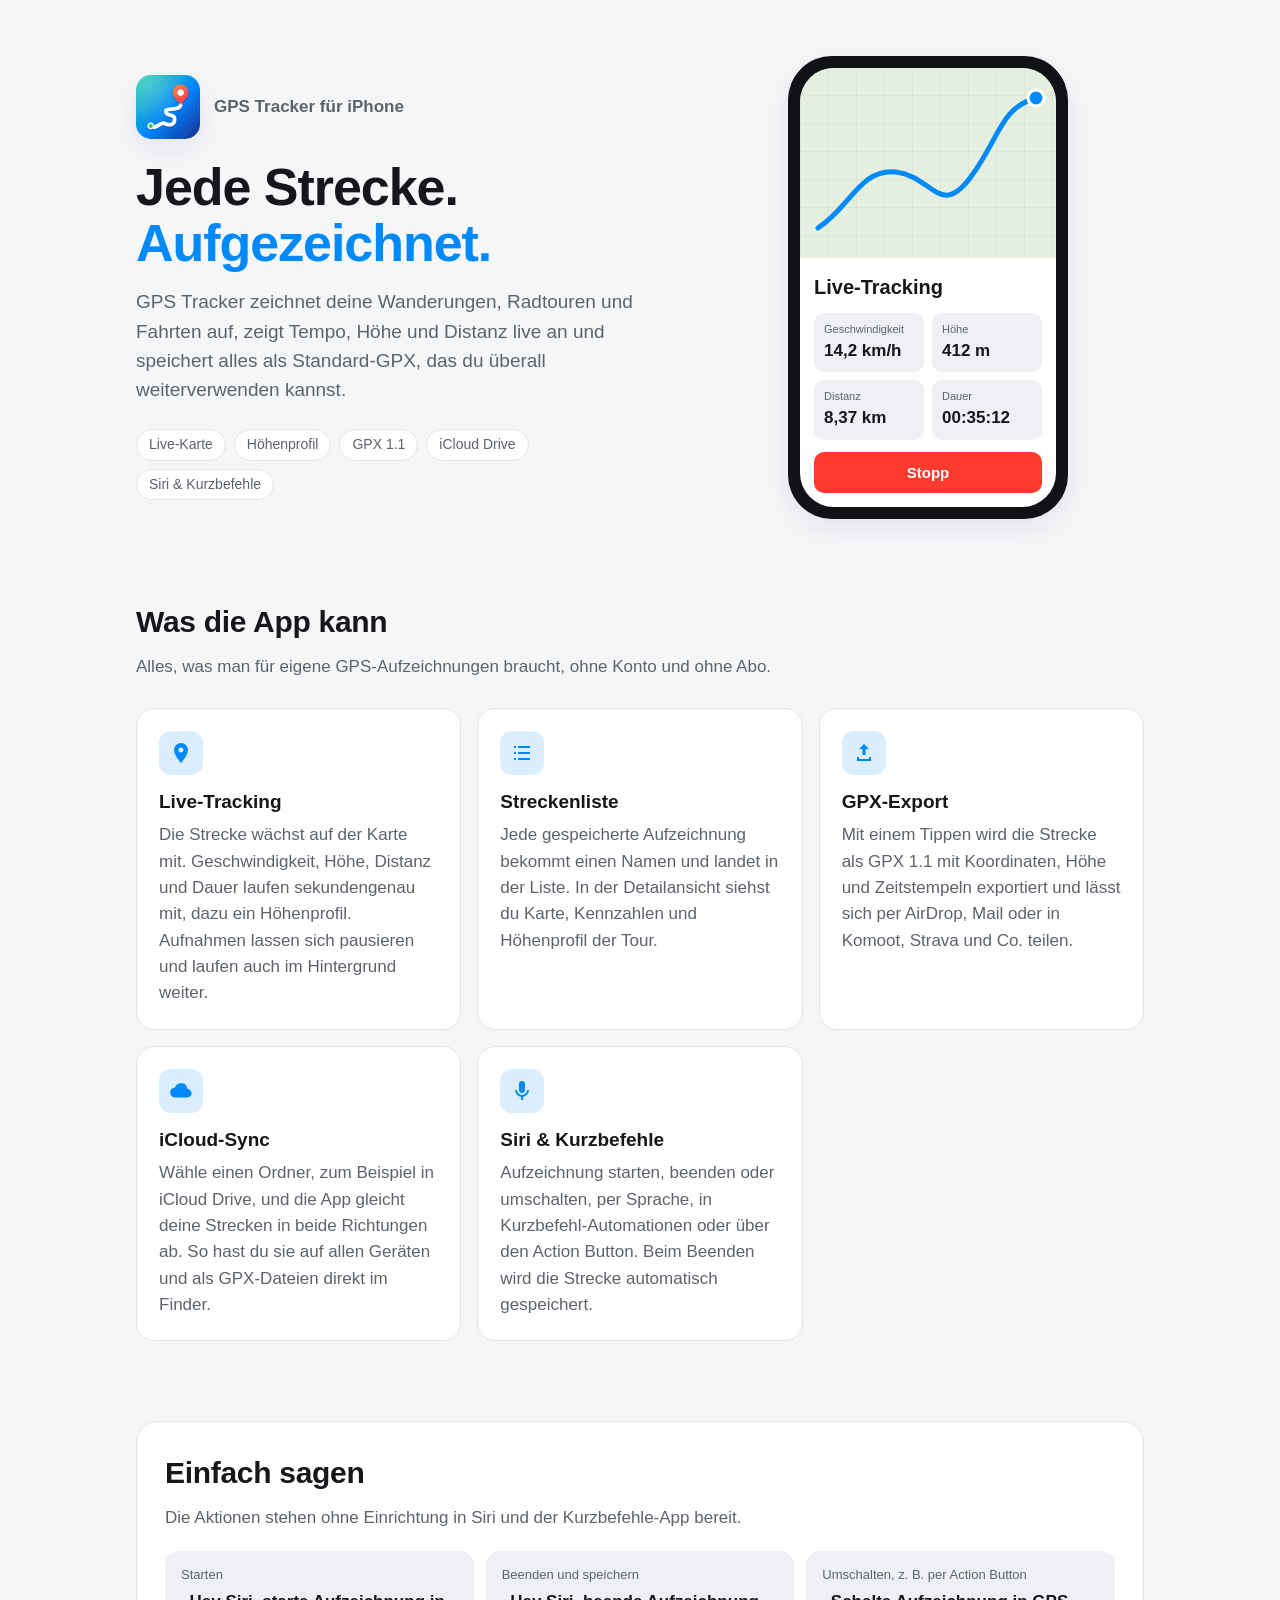
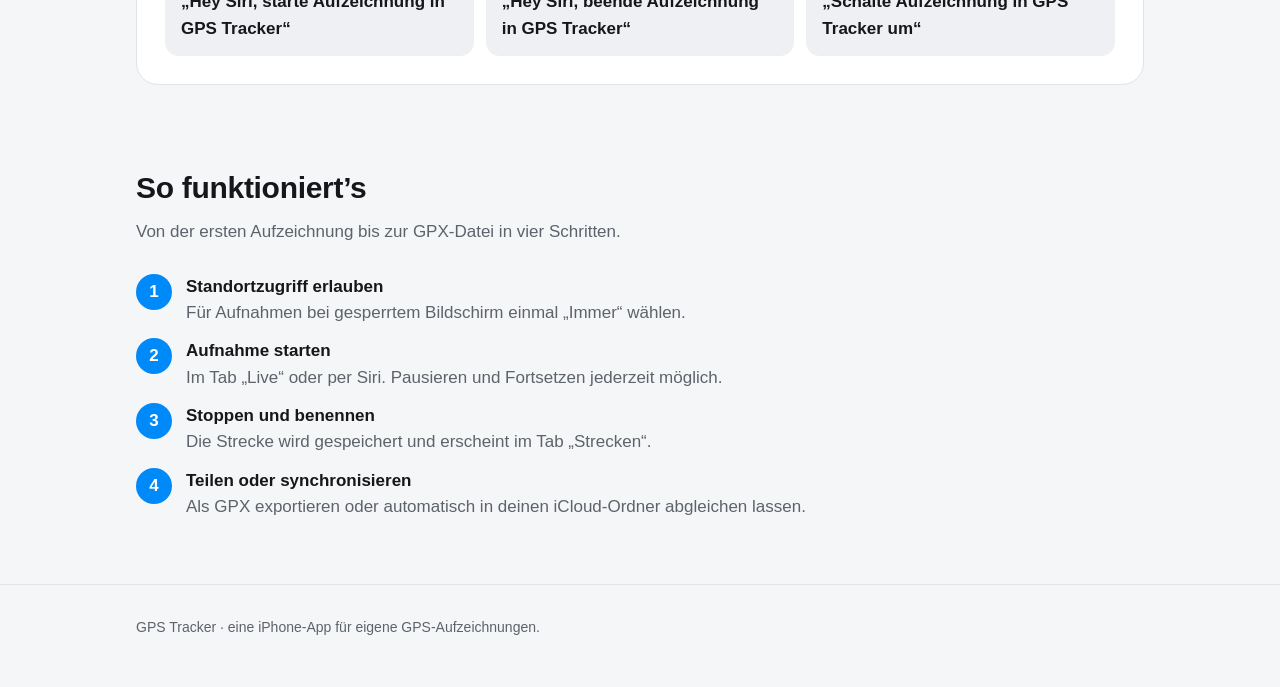
==== website/index.html @ df1c631e "Add German product website for GPS Tracker Co-Authored-By: Claude Opus 5.5 (1M context) <noreply@ant" ====
<!doctype html>
<html lang="de">
<head>
<meta charset="utf-8">
<meta name="viewport" content="width=device-width, initial-scale=1">
<title>GPS Tracker</title>
<meta name="description" content="GPS Tracker für das iPhone: Strecken live aufzeichnen, als GPX exportieren, über iCloud Drive synchronisieren und per Siri starten.">
<link rel="icon" href="icon.png">
<link rel="apple-touch-icon" href="icon.png">
<style>
  :root {
    --accent: #008af9;
    --red: #ff3b30;
    --bg: #f5f6f8;
    --surface: #ffffff;
    --fill: #eef0f3;
    --text: #15171a;
    --muted: #5d636b;
    --border: #e1e4e8;
    --shadow: 0 10px 30px rgba(20, 30, 50, .08);
  }
  @media (prefers-color-scheme: dark) {
    :root {
      --bg: #0e1013;
      --surface: #171a1f;
      --fill: #22262c;
      --text: #f1f3f5;
      --muted: #a0a7b0;
      --border: #2a2f36;
      --shadow: 0 10px 30px rgba(0, 0, 0, .35);
    }
  }
  * { box-sizing: border-box; }
  html { -webkit-text-size-adjust: 100%; }
  body {
    margin: 0;
    background: var(--bg);
    color: var(--text);
    font: 17px/1.55 -apple-system, BlinkMacSystemFont, "SF Pro Text", "Segoe UI", Roboto, Helvetica, Arial, sans-serif;
  }
  a { color: var(--accent); }
  .wrap { max-width: 1040px; margin: 0 auto; padding: 0 16px; }

  /* Kopfbereich */
  header.hero { padding: 56px 0 40px; }
  .hero-grid { display: grid; grid-template-columns: 1.1fr .9fr; gap: 48px; align-items: center; }
  .brand { display: flex; align-items: center; gap: 14px; margin-bottom: 20px; }
  .brand img { width: 64px; height: 64px; border-radius: 15px; box-shadow: var(--shadow); }
  .brand span { font-weight: 600; color: var(--muted); }
  h1 { font-size: clamp(34px, 6vw, 52px); line-height: 1.08; letter-spacing: -.02em; margin: 0 0 16px; }
  h1 em { font-style: normal; color: var(--accent); }
  .lead { font-size: 19px; color: var(--muted); margin: 0 0 24px; max-width: 34em; }
  .pills { display: flex; flex-wrap: wrap; gap: 8px; padding: 0; margin: 0; list-style: none; }
  .pills li { background: var(--surface); border: 1px solid var(--border); border-radius: 999px; padding: 4px 12px; font-size: 14px; color: var(--muted); }

  /* iPhone-Skizze */
  .phone {
    width: 280px; margin: 0 auto; padding: 12px;
    background: #101215; border-radius: 44px; box-shadow: var(--shadow);
  }
  .screen { background: var(--surface); border-radius: 34px; overflow: hidden; }
  .map {
    height: 190px; position: relative;
    background:
      linear-gradient(0deg, rgba(0,0,0,.04) 1px, transparent 1px) 0 0 / 28px 28px,
      linear-gradient(90deg, rgba(0,0,0,.04) 1px, transparent 1px) 0 0 / 28px 28px,
      #e4efe0;
  }
  @media (prefers-color-scheme: dark) { .map { background-color: #1d2a22; } }
  .map svg { position: absolute; inset: 0; width: 100%; height: 100%; }
  .screen-body { padding: 14px; }
  .screen-title { font-weight: 700; font-size: 20px; margin: 0 0 10px; }
  .stats { display: grid; grid-template-columns: 1fr 1fr; gap: 8px; }
  .stat { background: var(--fill); border-radius: 10px; padding: 8px 10px; }
  .stat small { display: block; font-size: 11px; color: var(--muted); }
  .stat b { font-size: 17px; font-variant-numeric: tabular-nums; }
  .rec { margin-top: 12px; background: var(--red); color: #fff; border-radius: 10px; text-align: center; padding: 9px; font-weight: 600; font-size: 15px; }

  /* Funktionen */
  section { padding: 40px 0; }
  h2 { font-size: 30px; letter-spacing: -.01em; margin: 0 0 8px; }
  .section-lead { color: var(--muted); margin: 0 0 28px; }
  .features { display: grid; grid-template-columns: repeat(auto-fit, minmax(290px, 1fr)); gap: 16px; }
  .card { background: var(--surface); border: 1px solid var(--border); border-radius: 18px; padding: 22px; }
  .card h3 { margin: 12px 0 6px; font-size: 19px; }
  .card p { margin: 0; color: var(--muted); }
  .ico { width: 44px; height: 44px; border-radius: 12px; display: grid; place-items: center; background: color-mix(in srgb, var(--accent) 14%, transparent); color: var(--accent); }
  .ico svg { width: 24px; height: 24px; }

  /* Siri */
  .siri { background: var(--surface); border: 1px solid var(--border); border-radius: 22px; padding: 28px; }
  .phrases { display: grid; grid-template-columns: repeat(auto-fit, minmax(240px, 1fr)); gap: 12px; margin-top: 20px; }
  .phrase { background: var(--fill); border-radius: 14px; padding: 14px 16px; }
  .phrase small { display: block; color: var(--muted); font-size: 13px; margin-bottom: 4px; }
  .phrase q { font-weight: 600; quotes: "„" "“"; }

  /* Ablauf */
  ol.steps { counter-reset: s; list-style: none; padding: 0; margin: 0; display: grid; gap: 12px; }
  ol.steps li { counter-increment: s; display: grid; grid-template-columns: 36px 1fr; gap: 14px; align-items: start; }
  ol.steps li::before { content: counter(s); width: 36px; height: 36px; border-radius: 50%; background: var(--accent); color: #fff; display: grid; place-items: center; font-weight: 700; }
  ol.steps b { display: block; }
  ol.steps span { color: var(--muted); }

  footer { padding: 32px 0 48px; color: var(--muted); font-size: 14px; border-top: 1px solid var(--border); margin-top: 24px; }

  @media (max-width: 760px) {
    header.hero { padding-top: 32px; }
    .hero-grid { grid-template-columns: 1fr; gap: 36px; }
    .siri { padding: 20px; }
  }
</style>
</head>
<body>

<header class="hero">
  <div class="wrap hero-grid">
    <div>
      <div class="brand"><img src="icon.png" alt="App-Symbol von GPS Tracker"><span>GPS Tracker für iPhone</span></div>
      <h1>Jede Strecke. <em>Aufgezeichnet.</em></h1>
      <p class="lead">GPS Tracker zeichnet deine Wanderungen, Radtouren und Fahrten auf, zeigt Tempo, Höhe und Distanz live an und speichert alles als Standard-GPX, das du überall weiterverwenden kannst.</p>
      <ul class="pills">
        <li>Live-Karte</li><li>Höhenprofil</li><li>GPX 1.1</li><li>iCloud Drive</li><li>Siri &amp; Kurzbefehle</li>
      </ul>
    </div>

    <div class="phone" aria-hidden="true">
      <div class="screen">
        <div class="map">
          <svg viewBox="0 0 256 190" preserveAspectRatio="none">
            <path d="M18 160 C 50 140, 60 100, 96 104 S 140 150, 170 110 S 200 40, 236 30" fill="none" stroke="#008af9" stroke-width="5" stroke-linecap="round"/>
            <circle cx="236" cy="30" r="8" fill="#008af9" stroke="#fff" stroke-width="3"/>
          </svg>
        </div>
        <div class="screen-body">
          <p class="screen-title">Live-Tracking</p>
          <div class="stats">
            <div class="stat"><small>Geschwindigkeit</small><b>14,2 km/h</b></div>
            <div class="stat"><small>Höhe</small><b>412 m</b></div>
            <div class="stat"><small>Distanz</small><b>8,37 km</b></div>
            <div class="stat"><small>Dauer</small><b>00:35:12</b></div>
          </div>
          <div class="rec">Stopp</div>
        </div>
      </div>
    </div>
  </div>
</header>

<main>
  <section id="funktionen">
    <div class="wrap">
      <h2>Was die App kann</h2>
      <p class="section-lead">Alles, was man für eigene GPS-Aufzeichnungen braucht, ohne Konto und ohne Abo.</p>
      <div class="features">
        <article class="card">
          <div class="ico"><svg viewBox="0 0 24 24" fill="currentColor"><path d="M12 2a7 7 0 0 0-7 7c0 5.2 7 13 7 13s7-7.8 7-13a7 7 0 0 0-7-7Zm0 9.5A2.5 2.5 0 1 1 12 6.5a2.5 2.5 0 0 1 0 5Z"/></svg></div>
          <h3>Live-Tracking</h3>
          <p>Die Strecke wächst auf der Karte mit. Geschwindigkeit, Höhe, Distanz und Dauer laufen sekundengenau mit, dazu ein Höhenprofil. Aufnahmen lassen sich pausieren und laufen auch im Hintergrund weiter.</p>
        </article>
        <article class="card">
          <div class="ico"><svg viewBox="0 0 24 24" fill="currentColor"><path d="M4 5h2v2H4V5Zm4 0h12v2H8V5ZM4 11h2v2H4v-2Zm4 0h12v2H8v-2Zm-4 6h2v2H4v-2Zm4 0h12v2H8v-2Z"/></svg></div>
          <h3>Streckenliste</h3>
          <p>Jede gespeicherte Aufzeichnung bekommt einen Namen und landet in der Liste. In der Detailansicht siehst du Karte, Kennzahlen und Höhenprofil der Tour.</p>
        </article>
        <article class="card">
          <div class="ico"><svg viewBox="0 0 24 24" fill="currentColor"><path d="M12 3 7 8h3.5v6h3V8H17l-5-5Zm-7 13v4h14v-4h-2v2H7v-2H5Z"/></svg></div>
          <h3>GPX-Export</h3>
          <p>Mit einem Tippen wird die Strecke als GPX 1.1 mit Koordinaten, Höhe und Zeitstempeln exportiert und lässt sich per AirDrop, Mail oder in Komoot, Strava und Co. teilen.</p>
        </article>
        <article class="card">
          <div class="ico"><svg viewBox="0 0 24 24" fill="currentColor"><path d="M18.5 10.1A6.5 6.5 0 0 0 6 8.4 5 5 0 0 0 6.5 18.5h11.8a4.2 4.2 0 0 0 .2-8.4Z"/></svg></div>
          <h3>iCloud-Sync</h3>
          <p>Wähle einen Ordner, zum Beispiel in iCloud Drive, und die App gleicht deine Strecken in beide Richtungen ab. So hast du sie auf allen Geräten und als GPX-Dateien direkt im Finder.</p>
        </article>
        <article class="card">
          <div class="ico"><svg viewBox="0 0 24 24" fill="currentColor"><path d="M12 14a3 3 0 0 0 3-3V5a3 3 0 0 0-6 0v6a3 3 0 0 0 3 3Zm5-3a5 5 0 0 1-10 0H5a7 7 0 0 0 6 6.9V21h2v-3.1a7 7 0 0 0 6-6.9h-2Z"/></svg></div>
          <h3>Siri &amp; Kurzbefehle</h3>
          <p>Aufzeichnung starten, beenden oder umschalten, per Sprache, in Kurzbefehl-Automationen oder über den Action Button. Beim Beenden wird die Strecke automatisch gespeichert.</p>
        </article>
      </div>
    </div>
  </section>

  <section id="siri">
    <div class="wrap">
      <div class="siri">
        <h2>Einfach sagen</h2>
        <p class="section-lead" style="margin:0">Die Aktionen stehen ohne Einrichtung in Siri und der Kurzbefehle-App bereit.</p>
        <div class="phrases">
          <div class="phrase"><small>Starten</small><q>Hey Siri, starte Aufzeichnung in GPS Tracker</q></div>
          <div class="phrase"><small>Beenden und speichern</small><q>Hey Siri, beende Aufzeichnung in GPS Tracker</q></div>
          <div class="phrase"><small>Umschalten, z. B. per Action Button</small><q>Schalte Aufzeichnung in GPS Tracker um</q></div>
        </div>
      </div>
    </div>
  </section>

  <section id="ablauf">
    <div class="wrap">
      <h2>So funktioniert’s</h2>
      <p class="section-lead">Von der ersten Aufzeichnung bis zur GPX-Datei in vier Schritten.</p>
      <ol class="steps">
        <li><div><b>Standortzugriff erlauben</b><span>Für Aufnahmen bei gesperrtem Bildschirm einmal „Immer“ wählen.</span></div></li>
        <li><div><b>Aufnahme starten</b><span>Im Tab „Live“ oder per Siri. Pausieren und Fortsetzen jederzeit möglich.</span></div></li>
        <li><div><b>Stoppen und benennen</b><span>Die Strecke wird gespeichert und erscheint im Tab „Strecken“.</span></div></li>
        <li><div><b>Teilen oder synchronisieren</b><span>Als GPX exportieren oder automatisch in deinen iCloud-Ordner abgleichen lassen.</span></div></li>
      </ol>
    </div>
  </section>
</main>

<footer>
  <div class="wrap">GPS Tracker · eine iPhone-App für eigene GPS-Aufzeichnungen.</div>
</footer>

</body>
</html>
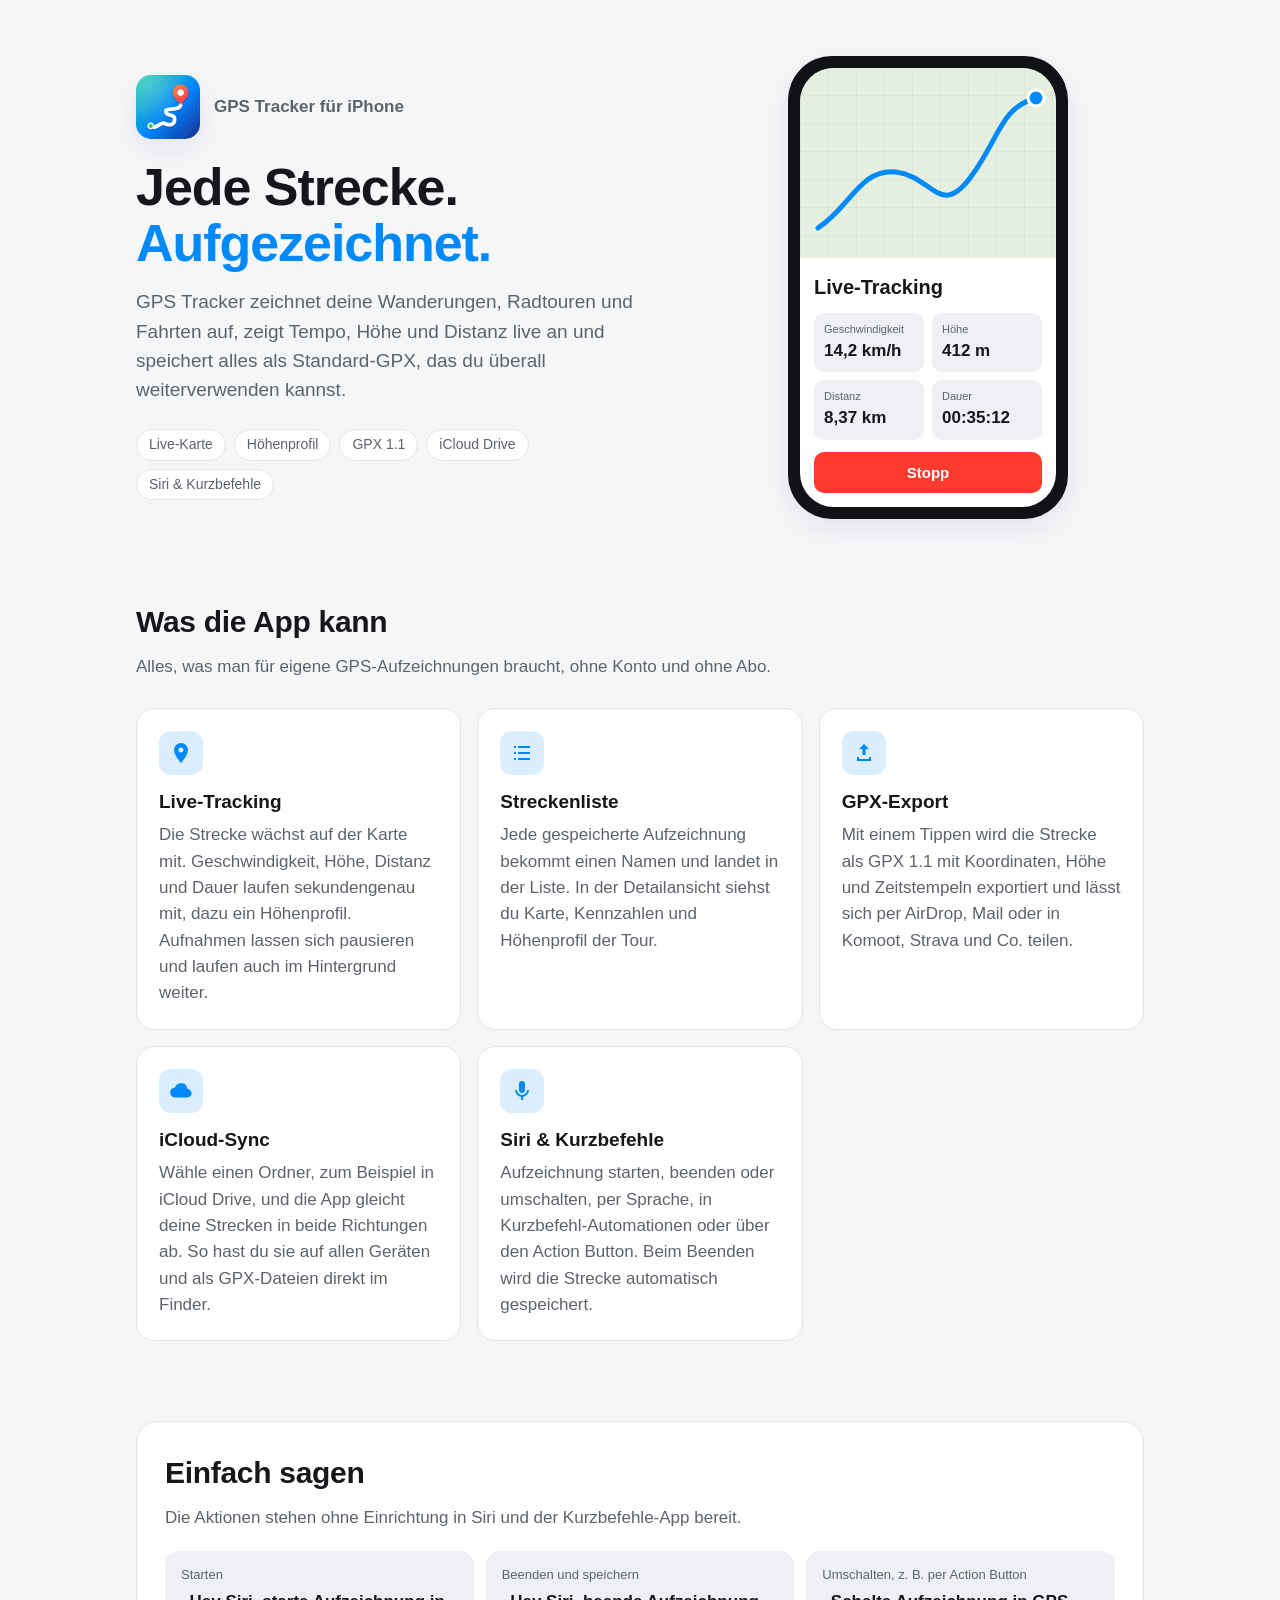
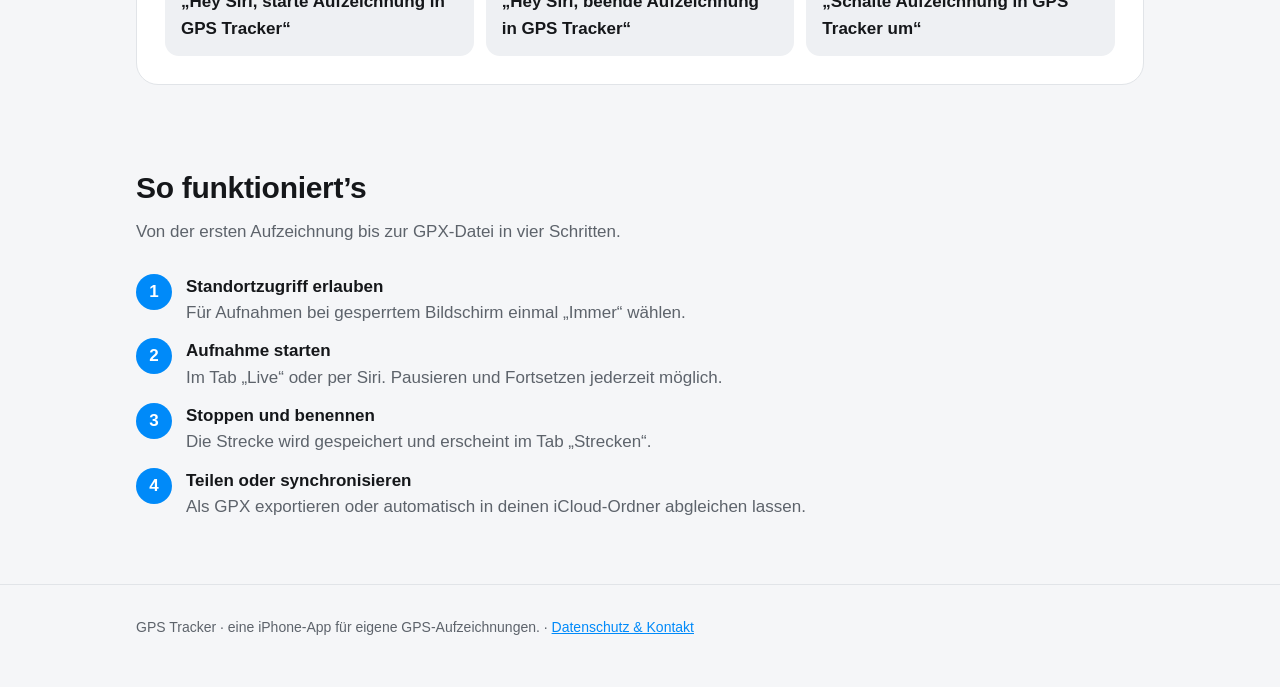
==== commit 05d6abbf: "Prepare App Store submission: privacy manifest, plist fixes, privacy page - Add PrivacyInfo.xcprivac" ====
--- a/website/index.html
+++ b/website/index.html
@@ -210,7 +210,7 @@
 </main>
 
 <footer>
-  <div class="wrap">GPS Tracker · eine iPhone-App für eigene GPS-Aufzeichnungen.</div>
+  <div class="wrap">GPS Tracker · eine iPhone-App für eigene GPS-Aufzeichnungen. · <a href="datenschutz.html">Datenschutz &amp; Kontakt</a></div>
 </footer>
 
 </body>
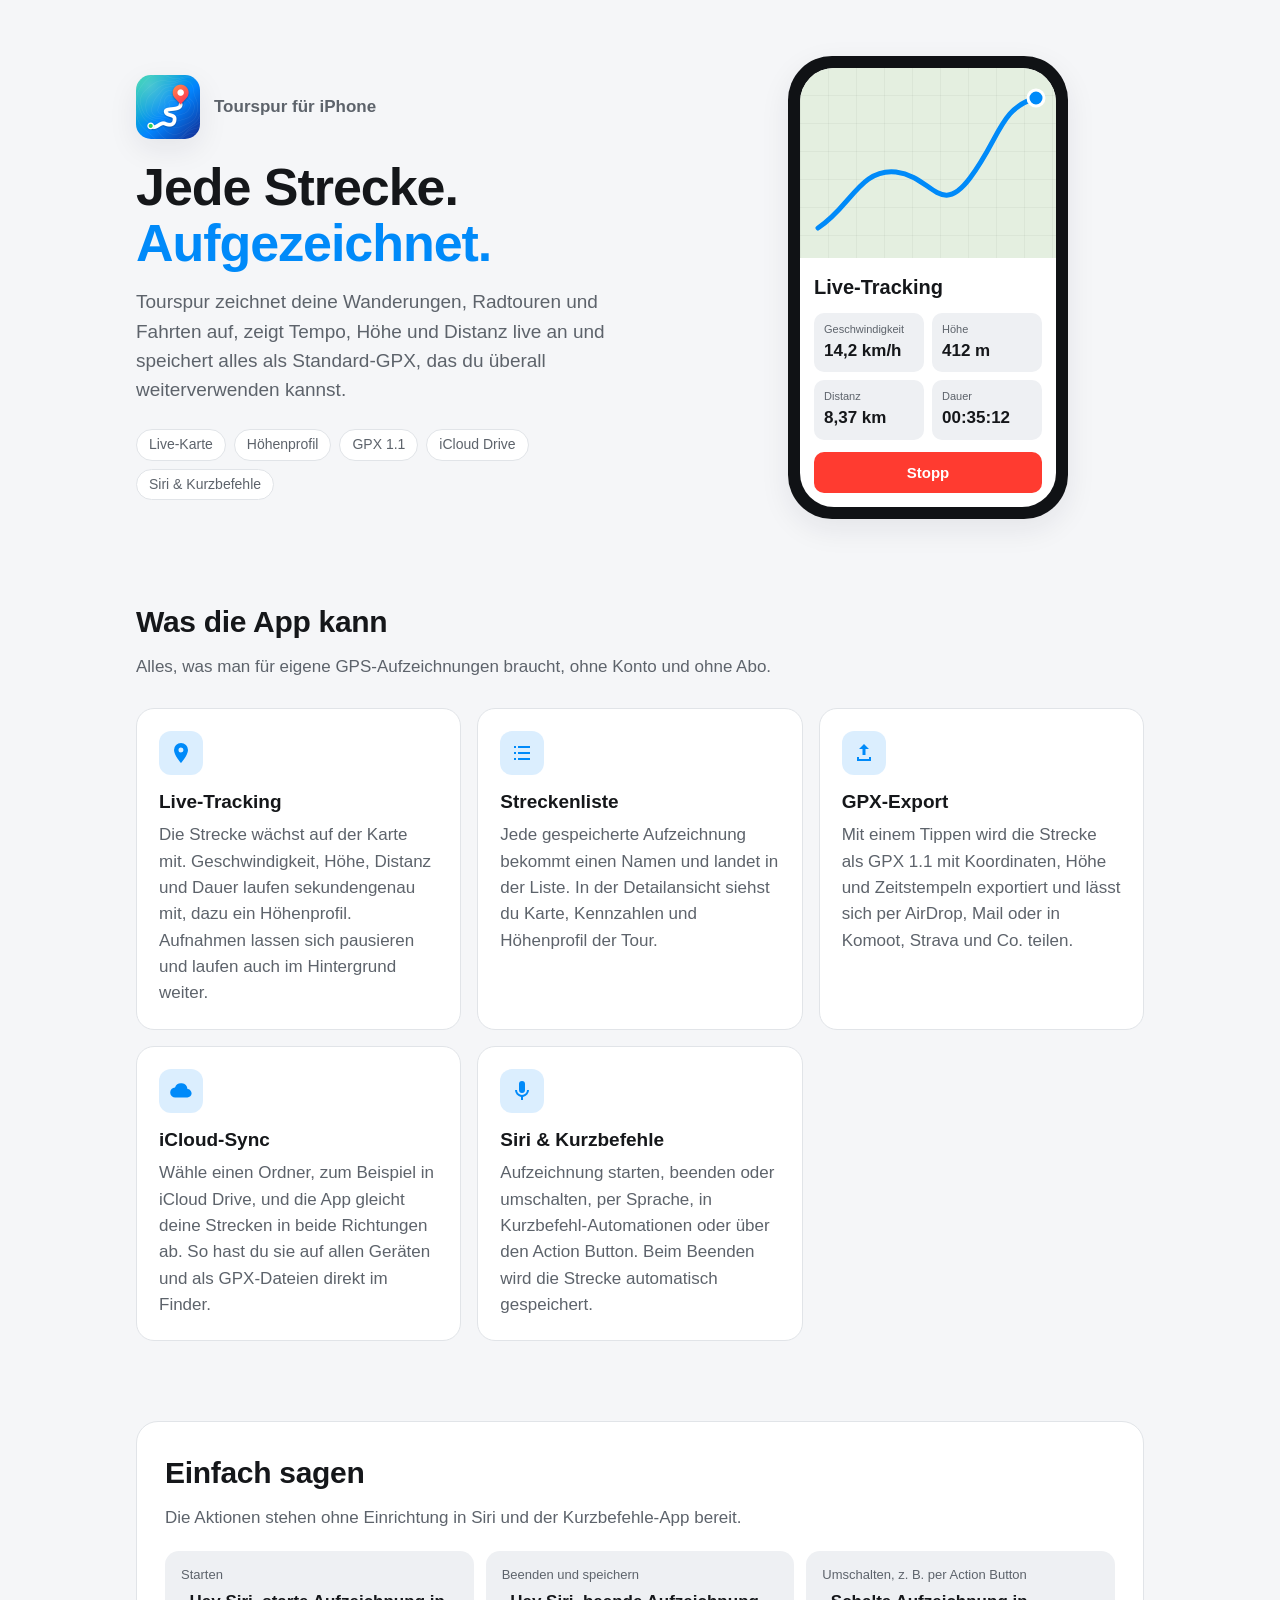
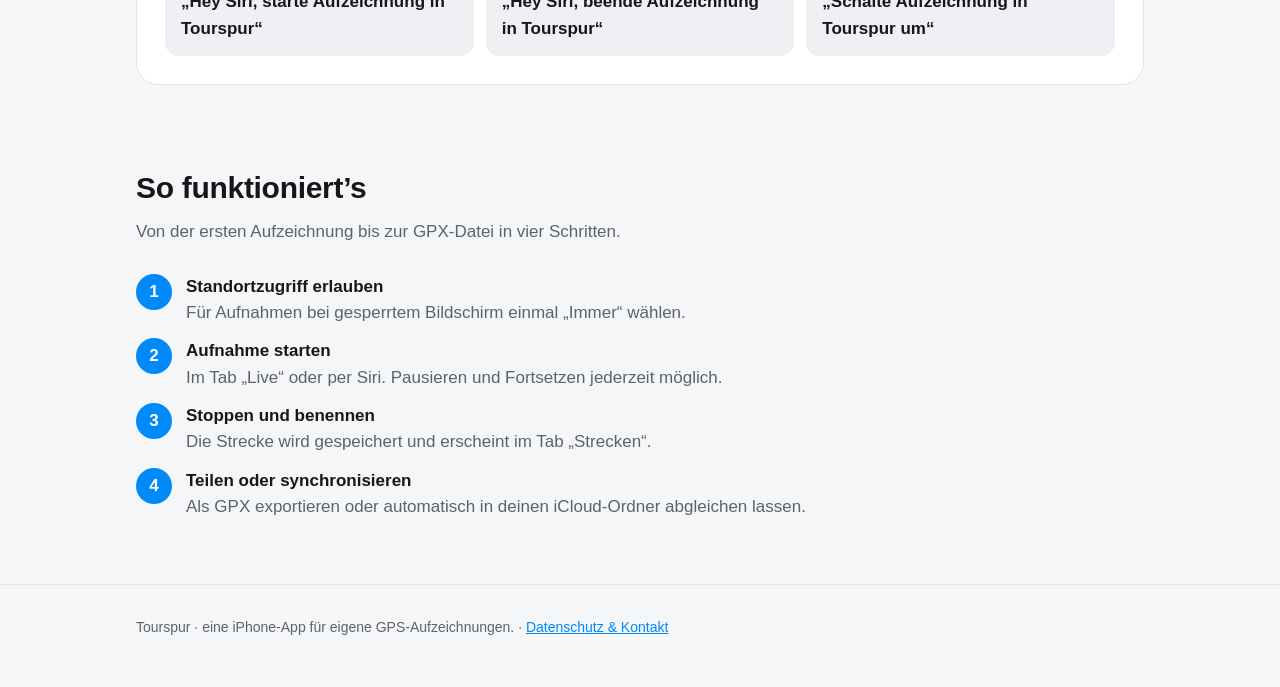
==== commit fddf2ecb: "Rename app to Tourspur Display name, location permission texts, GPX creator, website and README.  Co" ====
--- a/website/index.html
+++ b/website/index.html
@@ -3,8 +3,8 @@
 <head>
 <meta charset="utf-8">
 <meta name="viewport" content="width=device-width, initial-scale=1">
-<title>GPS Tracker</title>
-<meta name="description" content="GPS Tracker für das iPhone: Strecken live aufzeichnen, als GPX exportieren, über iCloud Drive synchronisieren und per Siri starten.">
+<title>Tourspur</title>
+<meta name="description" content="Tourspur für das iPhone: Strecken live aufzeichnen, als GPX exportieren, über iCloud Drive synchronisieren und per Siri starten.">
 <link rel="icon" href="icon.png">
 <link rel="apple-touch-icon" href="icon.png">
 <style>
@@ -115,9 +115,9 @@
 <header class="hero">
   <div class="wrap hero-grid">
     <div>
-      <div class="brand"><img src="icon.png" alt="App-Symbol von GPS Tracker"><span>GPS Tracker für iPhone</span></div>
+      <div class="brand"><img src="icon.png" alt="App-Symbol von Tourspur"><span>Tourspur für iPhone</span></div>
       <h1>Jede Strecke. <em>Aufgezeichnet.</em></h1>
-      <p class="lead">GPS Tracker zeichnet deine Wanderungen, Radtouren und Fahrten auf, zeigt Tempo, Höhe und Distanz live an und speichert alles als Standard-GPX, das du überall weiterverwenden kannst.</p>
+      <p class="lead">Tourspur zeichnet deine Wanderungen, Radtouren und Fahrten auf, zeigt Tempo, Höhe und Distanz live an und speichert alles als Standard-GPX, das du überall weiterverwenden kannst.</p>
       <ul class="pills">
         <li>Live-Karte</li><li>Höhenprofil</li><li>GPX 1.1</li><li>iCloud Drive</li><li>Siri &amp; Kurzbefehle</li>
       </ul>
@@ -187,9 +187,9 @@
         <h2>Einfach sagen</h2>
         <p class="section-lead" style="margin:0">Die Aktionen stehen ohne Einrichtung in Siri und der Kurzbefehle-App bereit.</p>
         <div class="phrases">
-          <div class="phrase"><small>Starten</small><q>Hey Siri, starte Aufzeichnung in GPS Tracker</q></div>
-          <div class="phrase"><small>Beenden und speichern</small><q>Hey Siri, beende Aufzeichnung in GPS Tracker</q></div>
-          <div class="phrase"><small>Umschalten, z. B. per Action Button</small><q>Schalte Aufzeichnung in GPS Tracker um</q></div>
+          <div class="phrase"><small>Starten</small><q>Hey Siri, starte Aufzeichnung in Tourspur</q></div>
+          <div class="phrase"><small>Beenden und speichern</small><q>Hey Siri, beende Aufzeichnung in Tourspur</q></div>
+          <div class="phrase"><small>Umschalten, z. B. per Action Button</small><q>Schalte Aufzeichnung in Tourspur um</q></div>
         </div>
       </div>
     </div>
@@ -210,7 +210,7 @@
 </main>
 
 <footer>
-  <div class="wrap">GPS Tracker · eine iPhone-App für eigene GPS-Aufzeichnungen. · <a href="datenschutz.html">Datenschutz &amp; Kontakt</a></div>
+  <div class="wrap">Tourspur · eine iPhone-App für eigene GPS-Aufzeichnungen. · <a href="datenschutz.html">Datenschutz &amp; Kontakt</a></div>
 </footer>
 
 </body>
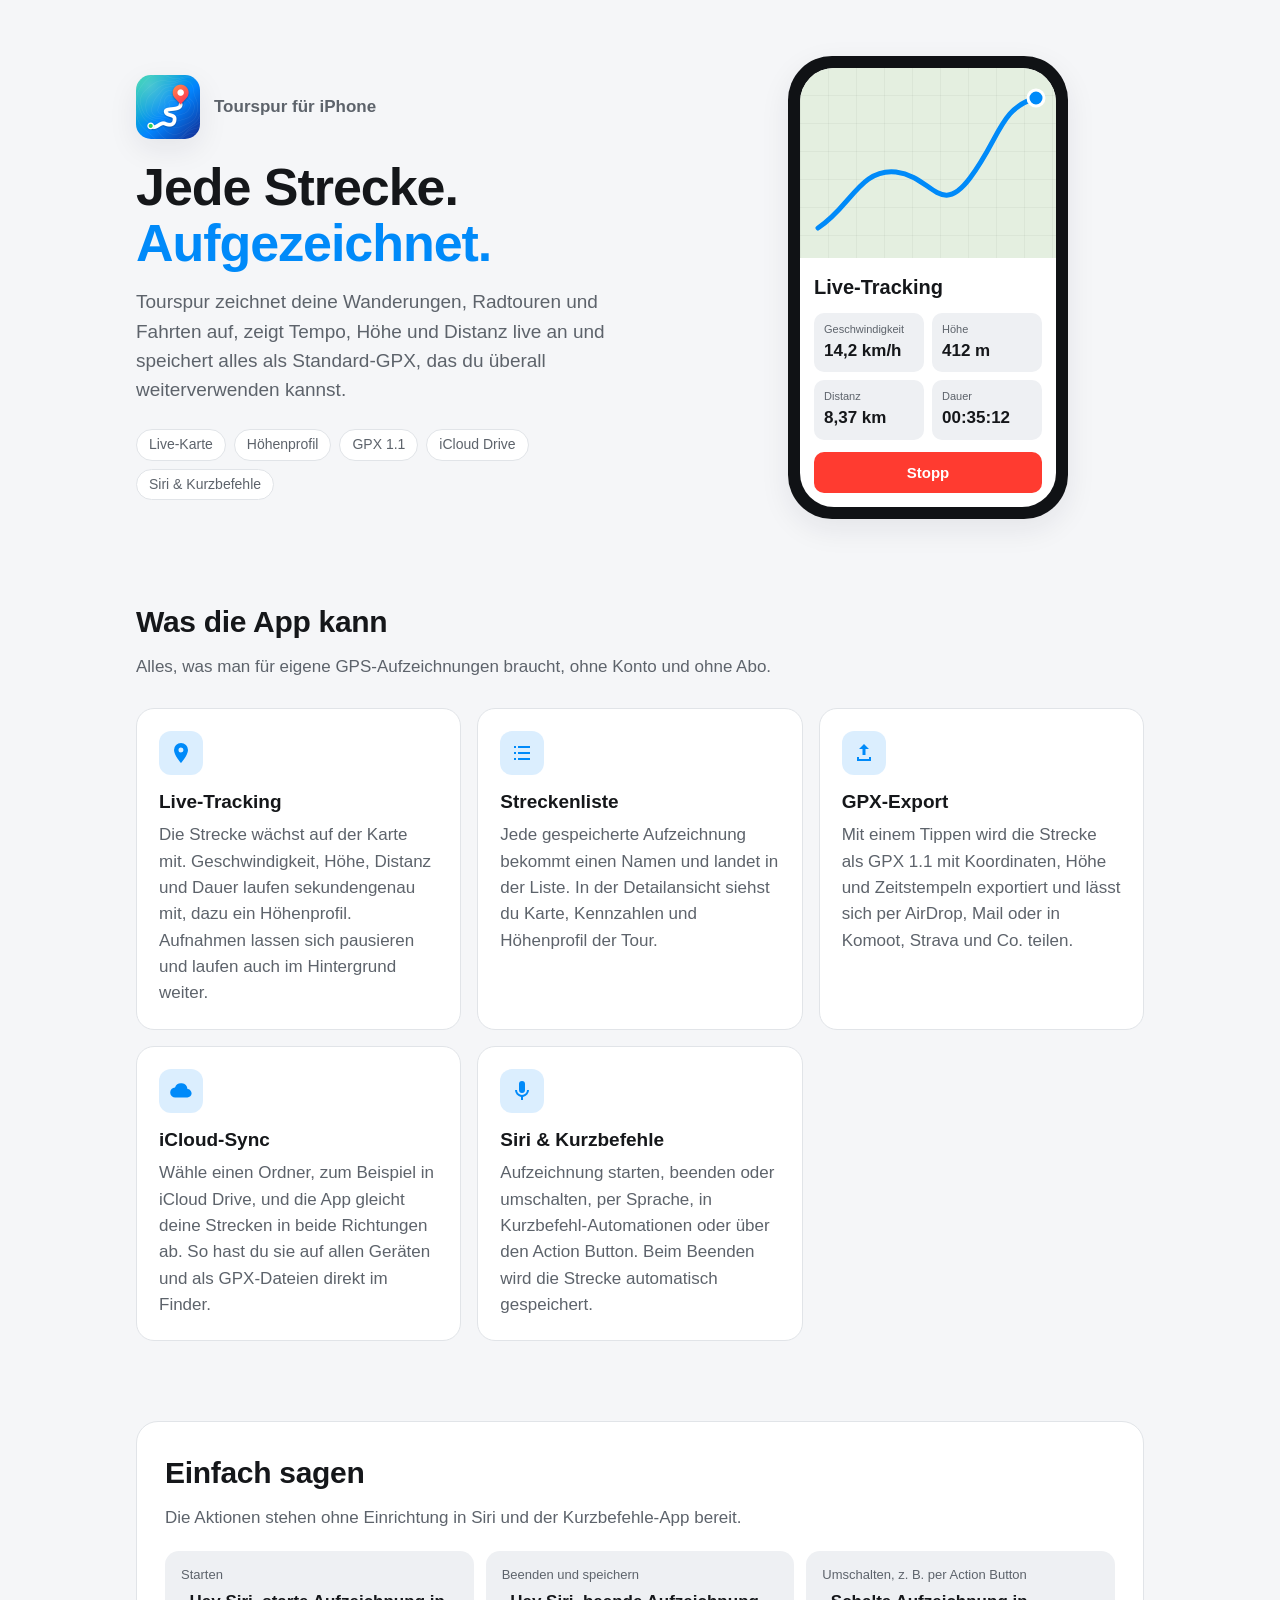
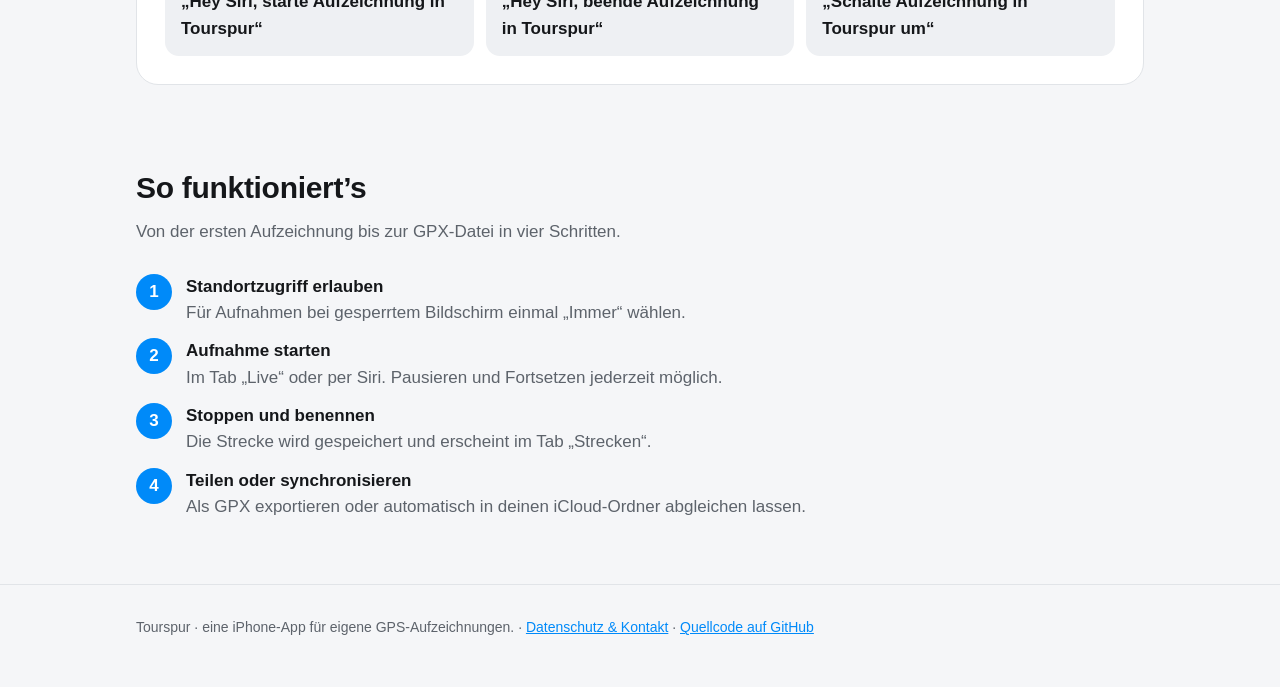
==== commit b8f94c8c: "Link source code on GitHub from website footer Co-Authored-By: Claude Opus 5.5 (1M context) <noreply" ====
--- a/website/index.html
+++ b/website/index.html
@@ -210,7 +210,7 @@
 </main>
 
 <footer>
-  <div class="wrap">Tourspur · eine iPhone-App für eigene GPS-Aufzeichnungen. · <a href="datenschutz.html">Datenschutz &amp; Kontakt</a></div>
+  <div class="wrap">Tourspur · eine iPhone-App für eigene GPS-Aufzeichnungen. · <a href="datenschutz.html">Datenschutz &amp; Kontakt</a> · <a href="https://github.com/bjoern-ai/GPSTracker">Quellcode auf GitHub</a></div>
 </footer>
 
 </body>
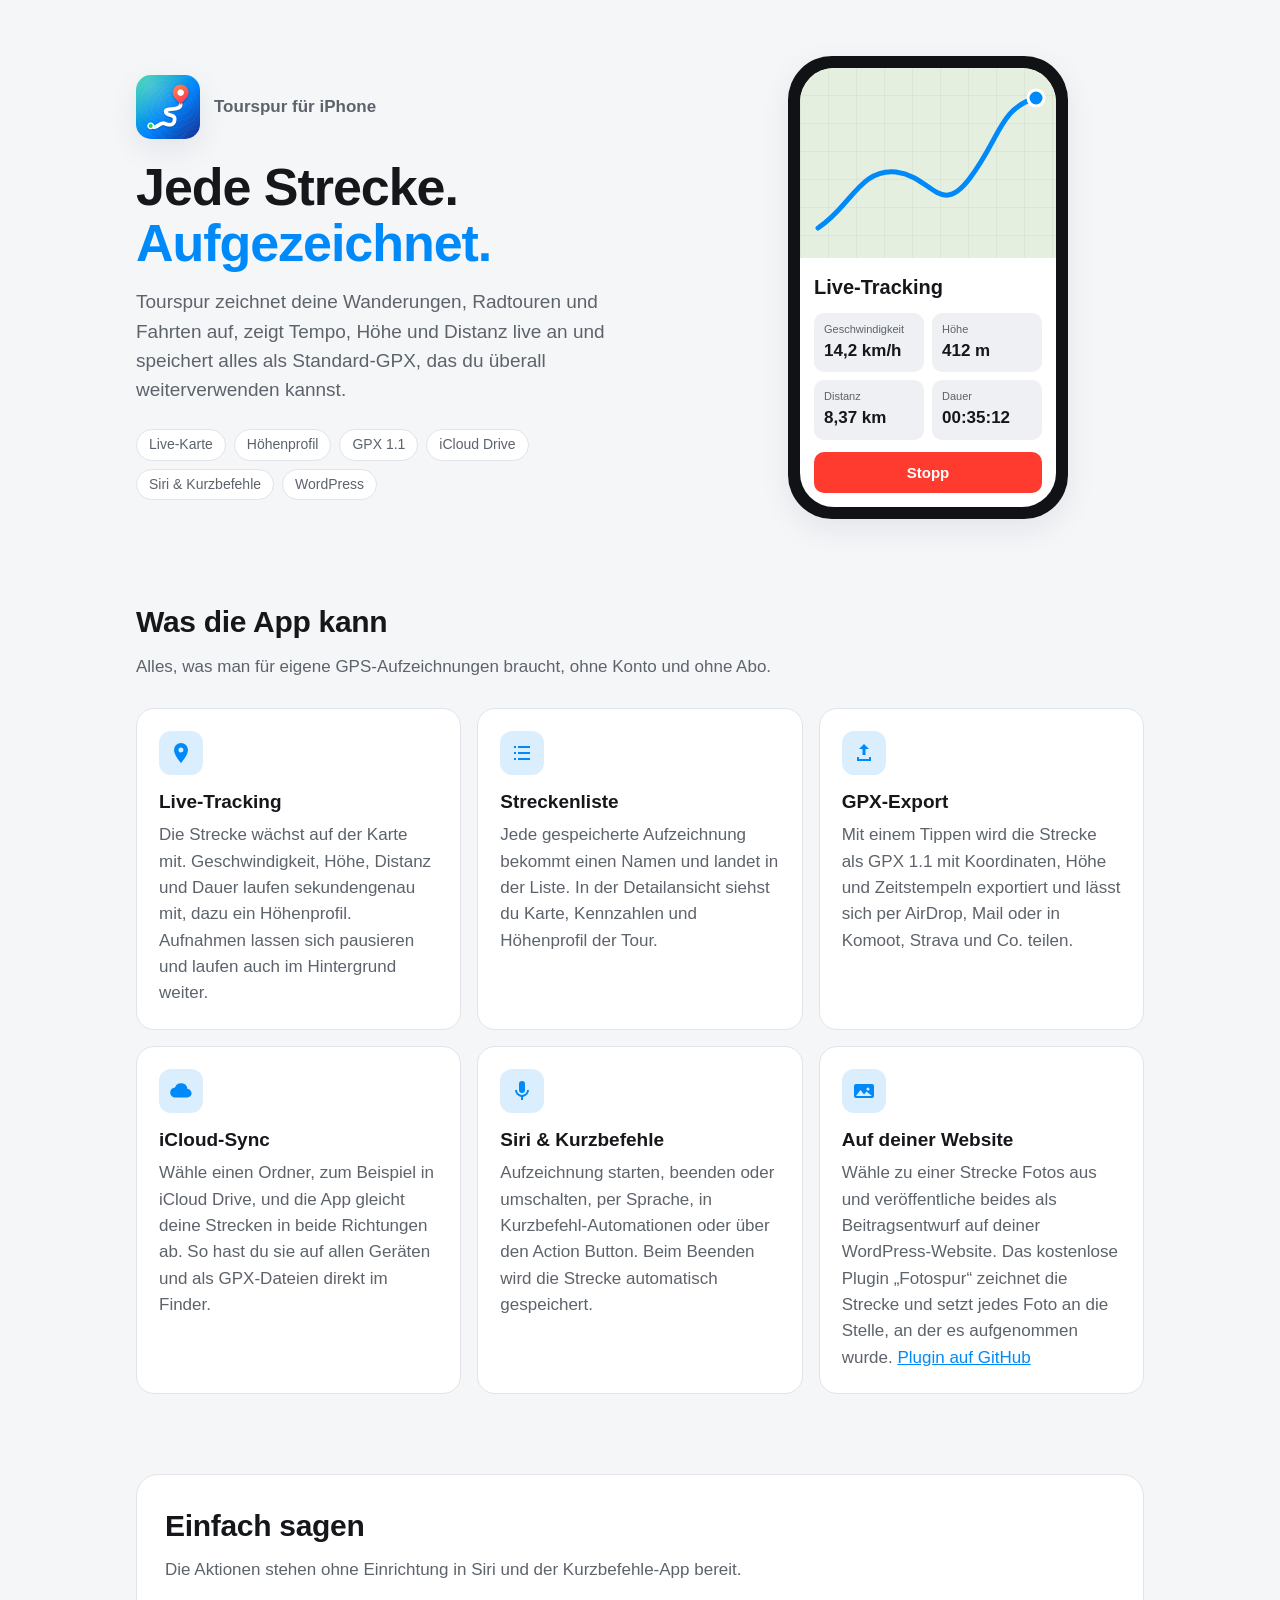
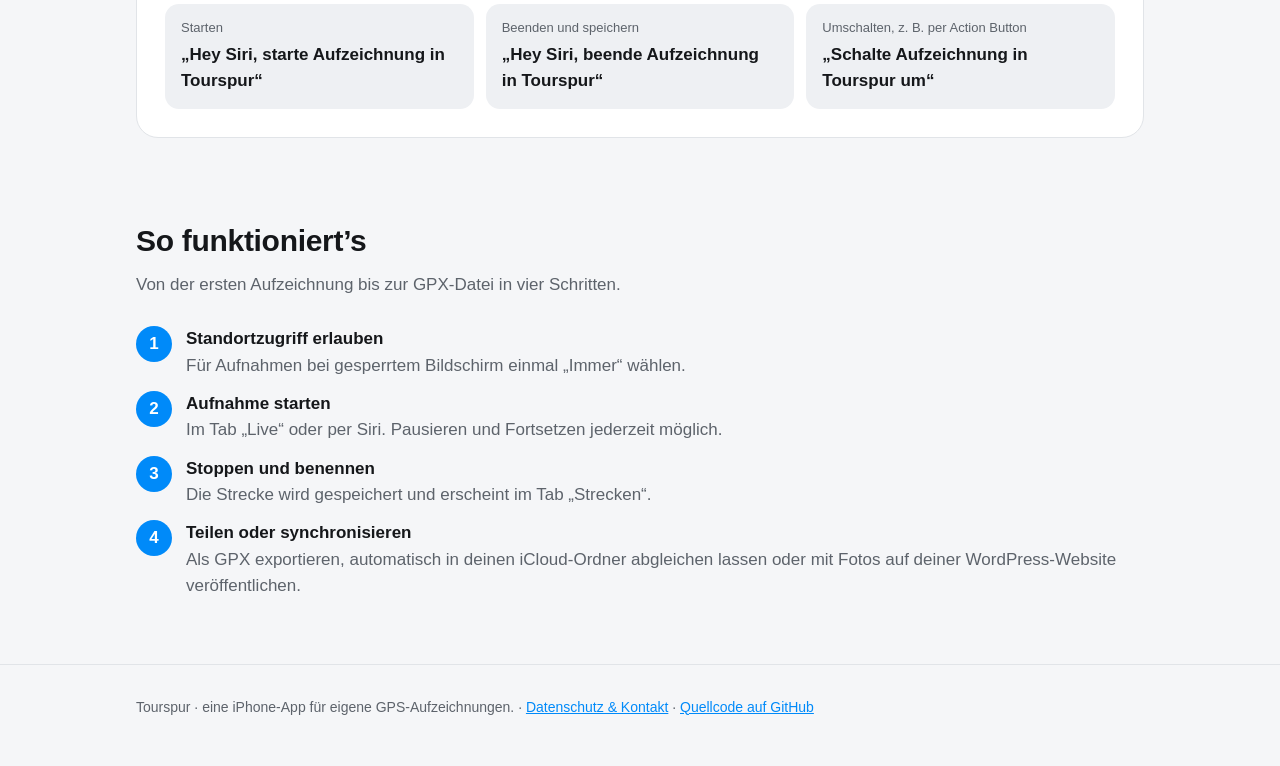
==== commit 0126cf2e: "Describe WordPress publishing and Fotospur plugin" ====
--- a/website/index.html
+++ b/website/index.html
@@ -4,7 +4,7 @@
 <meta charset="utf-8">
 <meta name="viewport" content="width=device-width, initial-scale=1">
 <title>Tourspur</title>
-<meta name="description" content="Tourspur für das iPhone: Strecken live aufzeichnen, als GPX exportieren, über iCloud Drive synchronisieren und per Siri starten.">
+<meta name="description" content="Tourspur für das iPhone: Strecken live aufzeichnen, als GPX exportieren, über iCloud Drive synchronisieren, per Siri starten und mit Fotos auf der eigenen WordPress-Website veröffentlichen.">
 <link rel="icon" href="icon.png">
 <link rel="apple-touch-icon" href="icon.png">
 <style>
@@ -119,7 +119,7 @@
       <h1>Jede Strecke. <em>Aufgezeichnet.</em></h1>
       <p class="lead">Tourspur zeichnet deine Wanderungen, Radtouren und Fahrten auf, zeigt Tempo, Höhe und Distanz live an und speichert alles als Standard-GPX, das du überall weiterverwenden kannst.</p>
       <ul class="pills">
-        <li>Live-Karte</li><li>Höhenprofil</li><li>GPX 1.1</li><li>iCloud Drive</li><li>Siri &amp; Kurzbefehle</li>
+        <li>Live-Karte</li><li>Höhenprofil</li><li>GPX 1.1</li><li>iCloud Drive</li><li>Siri &amp; Kurzbefehle</li><li>WordPress</li>
       </ul>
     </div>
 
@@ -177,6 +177,11 @@
           <h3>Siri &amp; Kurzbefehle</h3>
           <p>Aufzeichnung starten, beenden oder umschalten, per Sprache, in Kurzbefehl-Automationen oder über den Action Button. Beim Beenden wird die Strecke automatisch gespeichert.</p>
         </article>
+        <article class="card">
+          <div class="ico"><svg viewBox="0 0 24 24" fill="currentColor"><path d="M4 5a2 2 0 0 0-2 2v10a2 2 0 0 0 2 2h16a2 2 0 0 0 2-2V7a2 2 0 0 0-2-2H4Zm0 12 4.5-6 3.5 4.5 2.5-3L20 17H4Zm12-8.5a1.5 1.5 0 1 1 0 3 1.5 1.5 0 0 1 0-3Z"/></svg></div>
+          <h3>Auf deiner Website</h3>
+          <p>Wähle zu einer Strecke Fotos aus und veröffentliche beides als Beitragsentwurf auf deiner WordPress-Website. Das kostenlose Plugin „Fotospur“ zeichnet die Strecke und setzt jedes Foto an die Stelle, an der es aufgenommen wurde. <a href="https://github.com/bjoern-ai/GPSTracker/tree/main/wordpress-plugin">Plugin auf GitHub</a></p>
+        </article>
       </div>
     </div>
   </section>
@@ -203,7 +208,7 @@
         <li><div><b>Standortzugriff erlauben</b><span>Für Aufnahmen bei gesperrtem Bildschirm einmal „Immer“ wählen.</span></div></li>
         <li><div><b>Aufnahme starten</b><span>Im Tab „Live“ oder per Siri. Pausieren und Fortsetzen jederzeit möglich.</span></div></li>
         <li><div><b>Stoppen und benennen</b><span>Die Strecke wird gespeichert und erscheint im Tab „Strecken“.</span></div></li>
-        <li><div><b>Teilen oder synchronisieren</b><span>Als GPX exportieren oder automatisch in deinen iCloud-Ordner abgleichen lassen.</span></div></li>
+        <li><div><b>Teilen oder synchronisieren</b><span>Als GPX exportieren, automatisch in deinen iCloud-Ordner abgleichen lassen oder mit Fotos auf deiner WordPress-Website veröffentlichen.</span></div></li>
       </ol>
     </div>
   </section>
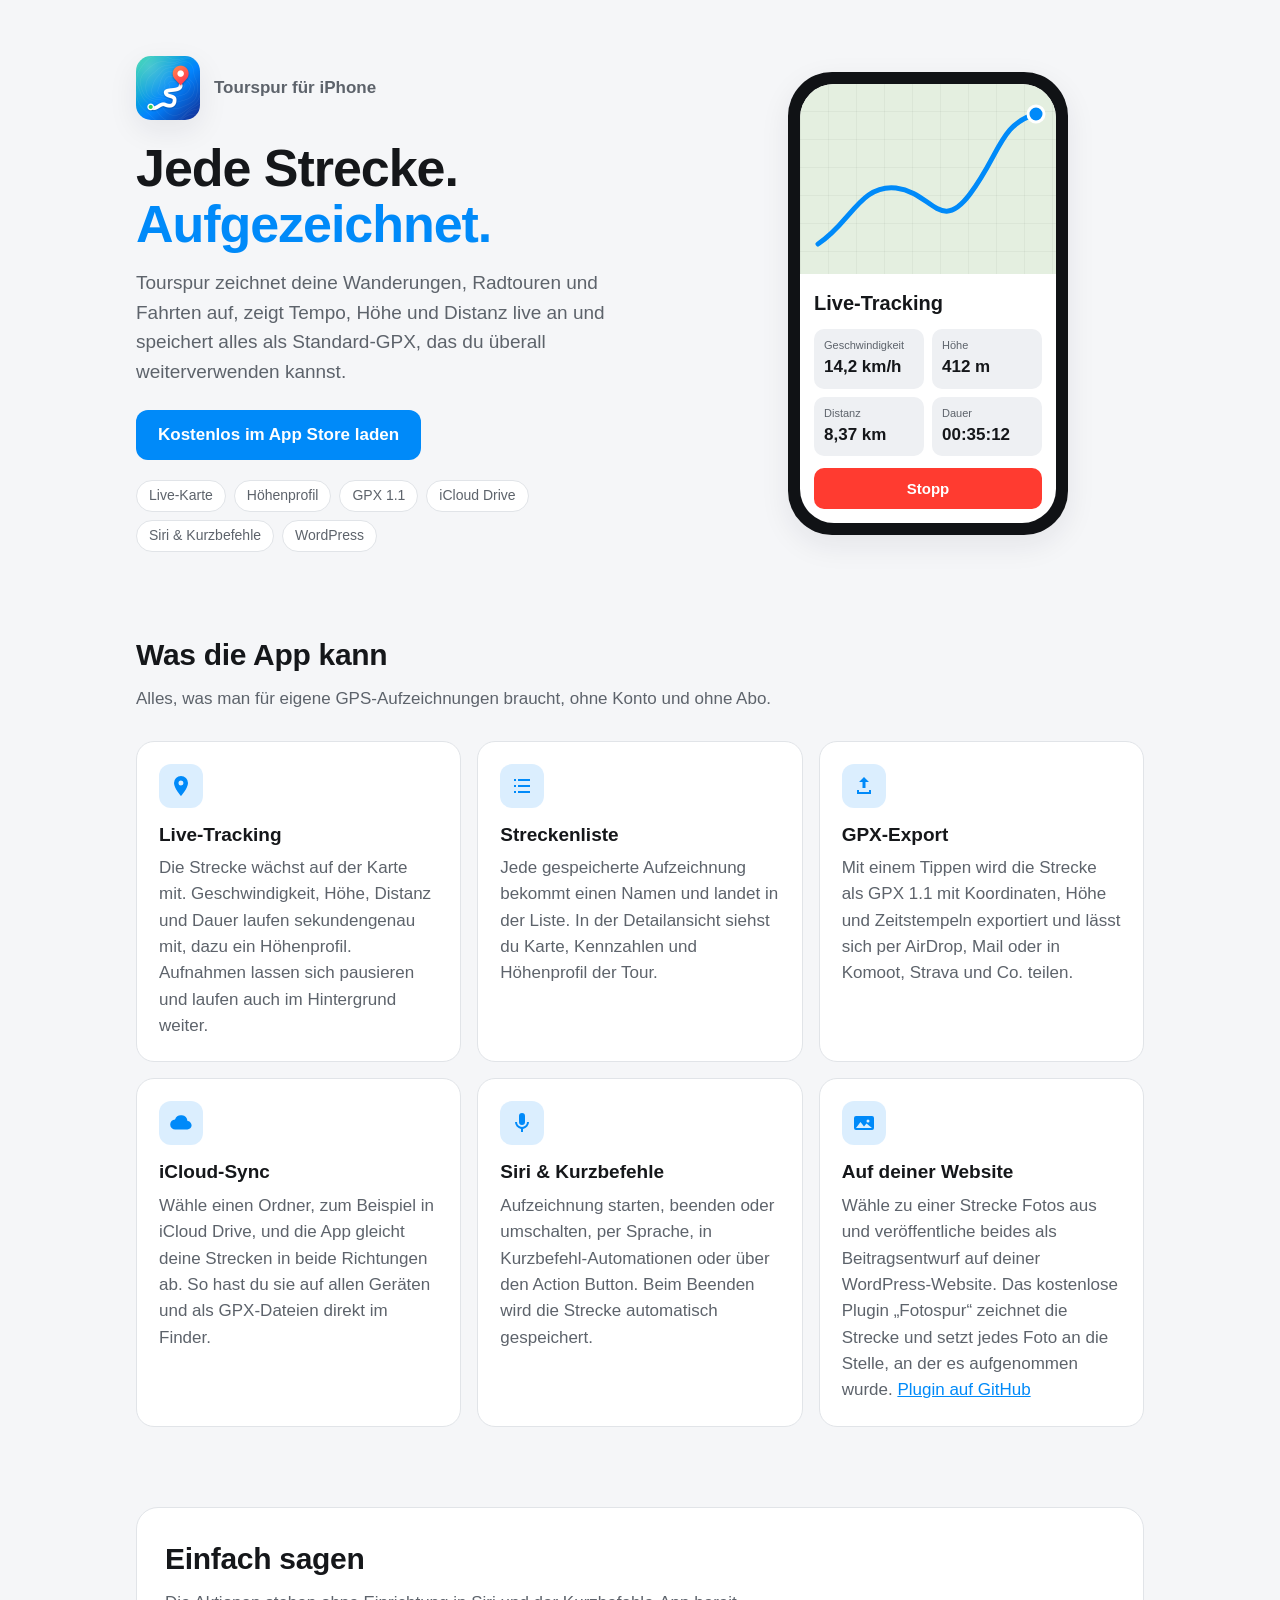
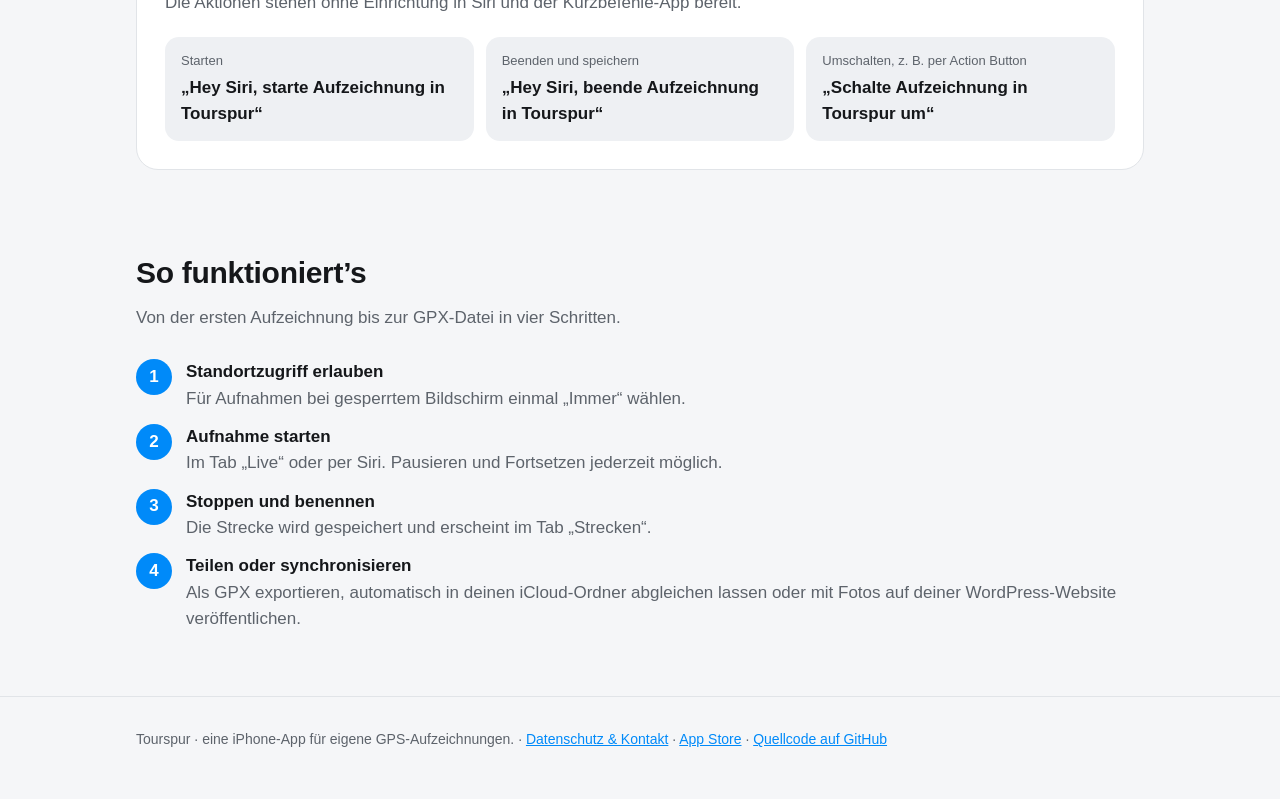
==== commit d280f006: "Link the App Store listing from website and README Co-Authored-By: Claude Opus 5.5 (1M context) <nor" ====
--- a/website/index.html
+++ b/website/index.html
@@ -51,6 +51,8 @@
   h1 em { font-style: normal; color: var(--accent); }
   .lead { font-size: 19px; color: var(--muted); margin: 0 0 24px; max-width: 34em; }
   .pills { display: flex; flex-wrap: wrap; gap: 8px; padding: 0; margin: 0; list-style: none; }
+  .store { display: inline-flex; align-items: center; gap: 10px; margin: 0 0 20px; padding: 12px 22px; border-radius: 12px; background: var(--accent); color: #fff; font-weight: 600; font-size: 17px; text-decoration: none; }
+  .store:hover { filter: brightness(1.08); }
   .pills li { background: var(--surface); border: 1px solid var(--border); border-radius: 999px; padding: 4px 12px; font-size: 14px; color: var(--muted); }
 
   /* iPhone-Skizze */
@@ -118,6 +120,7 @@
       <div class="brand"><img src="icon.png" alt="App-Symbol von Tourspur"><span>Tourspur für iPhone</span></div>
       <h1>Jede Strecke. <em>Aufgezeichnet.</em></h1>
       <p class="lead">Tourspur zeichnet deine Wanderungen, Radtouren und Fahrten auf, zeigt Tempo, Höhe und Distanz live an und speichert alles als Standard-GPX, das du überall weiterverwenden kannst.</p>
+      <a class="store" href="https://apps.apple.com/de/app/tourspur/id6821229337">Kostenlos im App Store laden</a>
       <ul class="pills">
         <li>Live-Karte</li><li>Höhenprofil</li><li>GPX 1.1</li><li>iCloud Drive</li><li>Siri &amp; Kurzbefehle</li><li>WordPress</li>
       </ul>
@@ -215,7 +218,7 @@
 </main>
 
 <footer>
-  <div class="wrap">Tourspur · eine iPhone-App für eigene GPS-Aufzeichnungen. · <a href="datenschutz.html">Datenschutz &amp; Kontakt</a> · <a href="https://github.com/bjoern-ai/GPSTracker">Quellcode auf GitHub</a></div>
+  <div class="wrap">Tourspur · eine iPhone-App für eigene GPS-Aufzeichnungen. · <a href="datenschutz.html">Datenschutz &amp; Kontakt</a> · <a href="https://apps.apple.com/de/app/tourspur/id6821229337">App Store</a> · <a href="https://github.com/bjoern-ai/GPSTracker">Quellcode auf GitHub</a></div>
 </footer>
 
 </body>
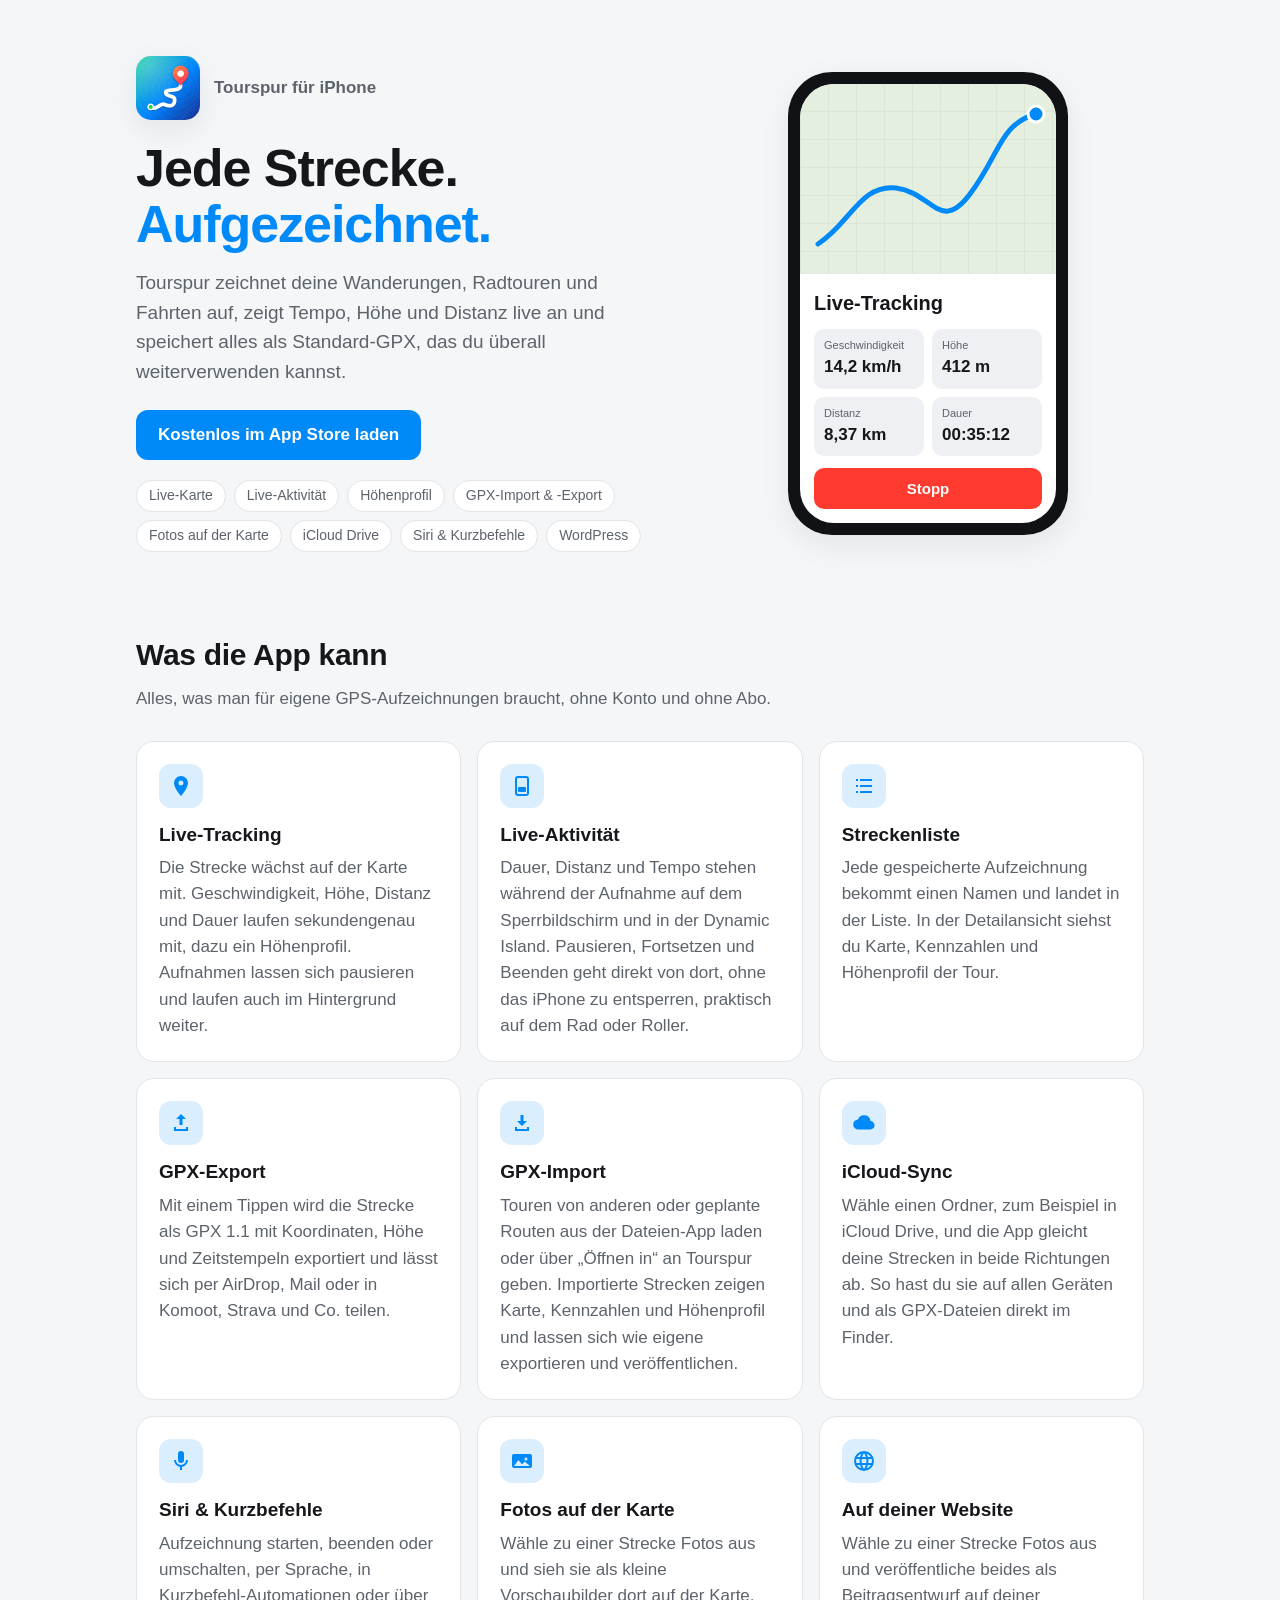
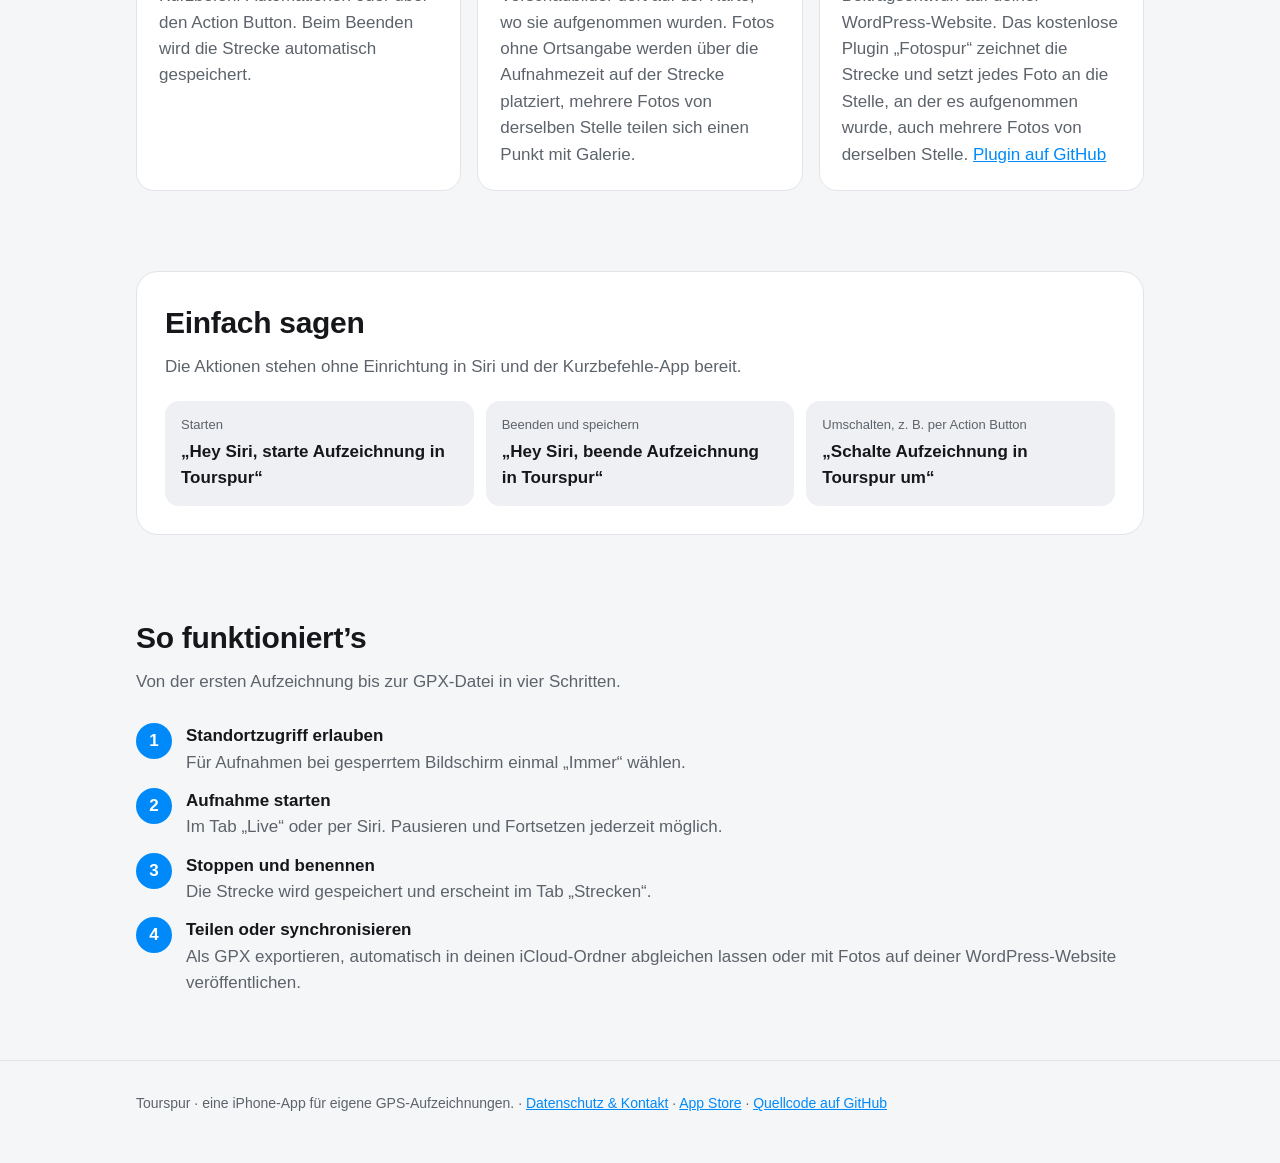
==== commit 3d6d1b55: "Update texts for Tourspur 1.1 Describe the Live Activity, GPX import and photos on the map in the RE" ====
--- a/website/index.html
+++ b/website/index.html
@@ -4,7 +4,7 @@
 <meta charset="utf-8">
 <meta name="viewport" content="width=device-width, initial-scale=1">
 <title>Tourspur</title>
-<meta name="description" content="Tourspur für das iPhone: Strecken live aufzeichnen, als GPX exportieren, über iCloud Drive synchronisieren, per Siri starten und mit Fotos auf der eigenen WordPress-Website veröffentlichen.">
+<meta name="description" content="Tourspur für das iPhone: Strecken live aufzeichnen und auf dem Sperrbildschirm verfolgen, GPX importieren und exportieren, über iCloud Drive synchronisieren, per Siri starten und mit Fotos auf der eigenen WordPress-Website veröffentlichen.">
 <link rel="icon" href="icon.png">
 <link rel="apple-touch-icon" href="icon.png">
 <style>
@@ -122,7 +122,7 @@
       <p class="lead">Tourspur zeichnet deine Wanderungen, Radtouren und Fahrten auf, zeigt Tempo, Höhe und Distanz live an und speichert alles als Standard-GPX, das du überall weiterverwenden kannst.</p>
       <a class="store" href="https://apps.apple.com/de/app/tourspur/id6821229337">Kostenlos im App Store laden</a>
       <ul class="pills">
-        <li>Live-Karte</li><li>Höhenprofil</li><li>GPX 1.1</li><li>iCloud Drive</li><li>Siri &amp; Kurzbefehle</li><li>WordPress</li>
+        <li>Live-Karte</li><li>Live-Aktivität</li><li>Höhenprofil</li><li>GPX-Import &amp; -Export</li><li>Fotos auf der Karte</li><li>iCloud Drive</li><li>Siri &amp; Kurzbefehle</li><li>WordPress</li>
       </ul>
     </div>
 
@@ -161,6 +161,11 @@
           <p>Die Strecke wächst auf der Karte mit. Geschwindigkeit, Höhe, Distanz und Dauer laufen sekundengenau mit, dazu ein Höhenprofil. Aufnahmen lassen sich pausieren und laufen auch im Hintergrund weiter.</p>
         </article>
         <article class="card">
+          <div class="ico"><svg viewBox="0 0 24 24" fill="currentColor"><path d="M8 2h8a3 3 0 0 1 3 3v14a3 3 0 0 1-3 3H8a3 3 0 0 1-3-3V5a3 3 0 0 1 3-3Zm0 2a1 1 0 0 0-1 1v14a1 1 0 0 0 1 1h8a1 1 0 0 0 1-1V5a1 1 0 0 0-1-1H8Zm1 9h6a1 1 0 0 1 1 1v3a1 1 0 0 1-1 1H9a1 1 0 0 1-1-1v-3a1 1 0 0 1 1-1Z"/></svg></div>
+          <h3>Live-Aktivität</h3>
+          <p>Dauer, Distanz und Tempo stehen während der Aufnahme auf dem Sperrbildschirm und in der Dynamic Island. Pausieren, Fortsetzen und Beenden geht direkt von dort, ohne das iPhone zu entsperren, praktisch auf dem Rad oder Roller.</p>
+        </article>
+        <article class="card">
           <div class="ico"><svg viewBox="0 0 24 24" fill="currentColor"><path d="M4 5h2v2H4V5Zm4 0h12v2H8V5ZM4 11h2v2H4v-2Zm4 0h12v2H8v-2Zm-4 6h2v2H4v-2Zm4 0h12v2H8v-2Z"/></svg></div>
           <h3>Streckenliste</h3>
           <p>Jede gespeicherte Aufzeichnung bekommt einen Namen und landet in der Liste. In der Detailansicht siehst du Karte, Kennzahlen und Höhenprofil der Tour.</p>
@@ -171,6 +176,11 @@
           <p>Mit einem Tippen wird die Strecke als GPX 1.1 mit Koordinaten, Höhe und Zeitstempeln exportiert und lässt sich per AirDrop, Mail oder in Komoot, Strava und Co. teilen.</p>
         </article>
         <article class="card">
+          <div class="ico"><svg viewBox="0 0 24 24" fill="currentColor"><path d="M12 15 7 10h3.5V4h3v6H17l-5 5Zm-7 1v4h14v-4h-2v2H7v-2H5Z"/></svg></div>
+          <h3>GPX-Import</h3>
+          <p>Touren von anderen oder geplante Routen aus der Dateien-App laden oder über „Öffnen in“ an Tourspur geben. Importierte Strecken zeigen Karte, Kennzahlen und Höhenprofil und lassen sich wie eigene exportieren und veröffentlichen.</p>
+        </article>
+        <article class="card">
           <div class="ico"><svg viewBox="0 0 24 24" fill="currentColor"><path d="M18.5 10.1A6.5 6.5 0 0 0 6 8.4 5 5 0 0 0 6.5 18.5h11.8a4.2 4.2 0 0 0 .2-8.4Z"/></svg></div>
           <h3>iCloud-Sync</h3>
           <p>Wähle einen Ordner, zum Beispiel in iCloud Drive, und die App gleicht deine Strecken in beide Richtungen ab. So hast du sie auf allen Geräten und als GPX-Dateien direkt im Finder.</p>
@@ -182,8 +192,13 @@
         </article>
         <article class="card">
           <div class="ico"><svg viewBox="0 0 24 24" fill="currentColor"><path d="M4 5a2 2 0 0 0-2 2v10a2 2 0 0 0 2 2h16a2 2 0 0 0 2-2V7a2 2 0 0 0-2-2H4Zm0 12 4.5-6 3.5 4.5 2.5-3L20 17H4Zm12-8.5a1.5 1.5 0 1 1 0 3 1.5 1.5 0 0 1 0-3Z"/></svg></div>
+          <h3>Fotos auf der Karte</h3>
+          <p>Wähle zu einer Strecke Fotos aus und sieh sie als kleine Vorschaubilder dort auf der Karte, wo sie aufgenommen wurden. Fotos ohne Ortsangabe werden über die Aufnahmezeit auf der Strecke platziert, mehrere Fotos von derselben Stelle teilen sich einen Punkt mit Galerie.</p>
+        </article>
+        <article class="card">
+          <div class="ico"><svg viewBox="0 0 24 24" fill="currentColor"><path d="M12 2a10 10 0 1 0 0 20 10 10 0 0 0 0-20Zm6.9 6h-3a15.6 15.6 0 0 0-1.4-3.6A8 8 0 0 1 18.9 8ZM12 4c.8 1.2 1.5 2.5 1.9 4h-3.8c.4-1.5 1.1-2.8 1.9-4ZM4.3 14a8.2 8.2 0 0 1 0-4h3.4a16.5 16.5 0 0 0 0 4H4.3Zm.8 2h3a15.6 15.6 0 0 0 1.4 3.6A8 8 0 0 1 5.1 16Zm3-8h-3a8 8 0 0 1 4.4-3.6A15.6 15.6 0 0 0 8.1 8ZM12 20c-.8-1.2-1.5-2.5-1.9-4h3.8c-.4 1.5-1.1 2.8-1.9 4Zm2.3-6H9.7a14.7 14.7 0 0 1 0-4h4.6a14.7 14.7 0 0 1 0 4Zm.2 5.6c.6-1.1 1.1-2.3 1.4-3.6h3a8 8 0 0 1-4.4 3.6Zm1.8-5.6a16.5 16.5 0 0 0 0-4h3.4a8.2 8.2 0 0 1 0 4h-3.4Z"/></svg></div>
           <h3>Auf deiner Website</h3>
-          <p>Wähle zu einer Strecke Fotos aus und veröffentliche beides als Beitragsentwurf auf deiner WordPress-Website. Das kostenlose Plugin „Fotospur“ zeichnet die Strecke und setzt jedes Foto an die Stelle, an der es aufgenommen wurde. <a href="https://github.com/bjoern-ai/GPSTracker/tree/main/wordpress-plugin">Plugin auf GitHub</a></p>
+          <p>Wähle zu einer Strecke Fotos aus und veröffentliche beides als Beitragsentwurf auf deiner WordPress-Website. Das kostenlose Plugin „Fotospur“ zeichnet die Strecke und setzt jedes Foto an die Stelle, an der es aufgenommen wurde, auch mehrere Fotos von derselben Stelle. <a href="https://github.com/bjoern-ai/GPSTracker/tree/main/wordpress-plugin">Plugin auf GitHub</a></p>
         </article>
       </div>
     </div>
